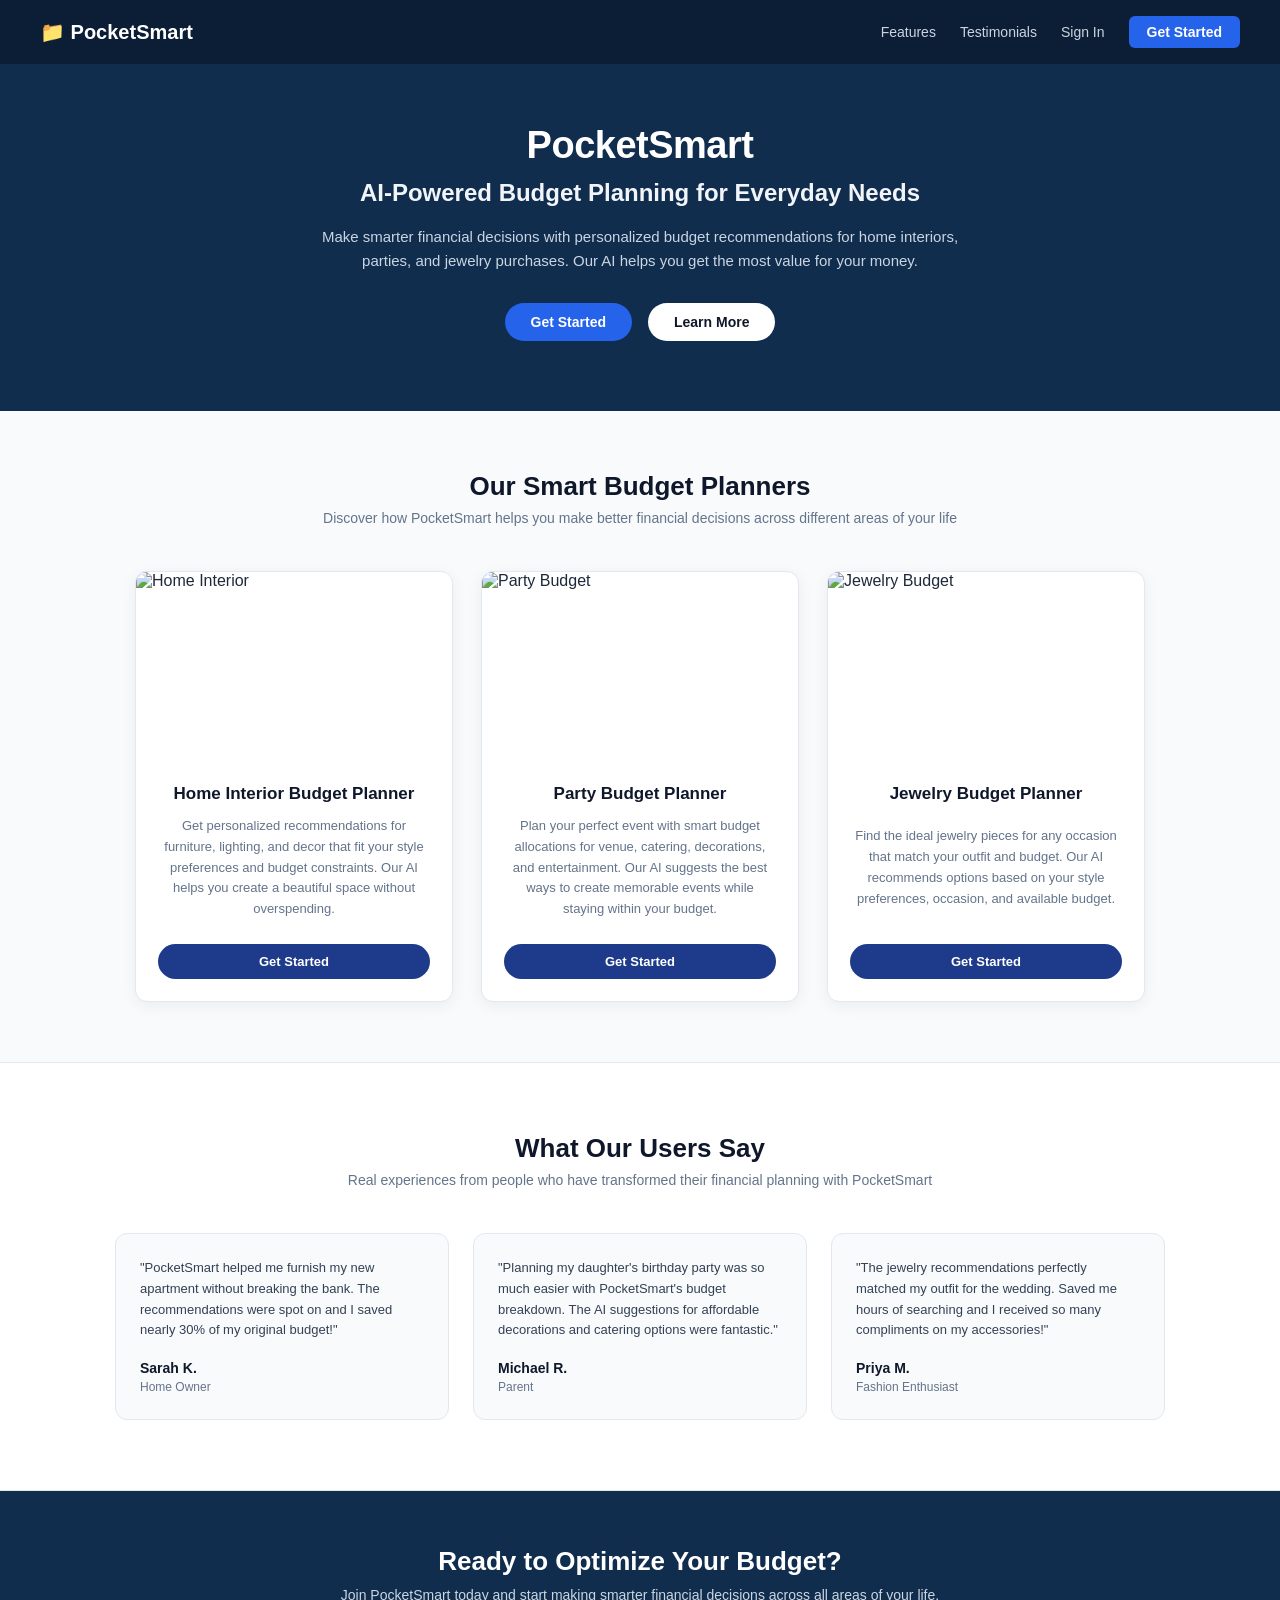
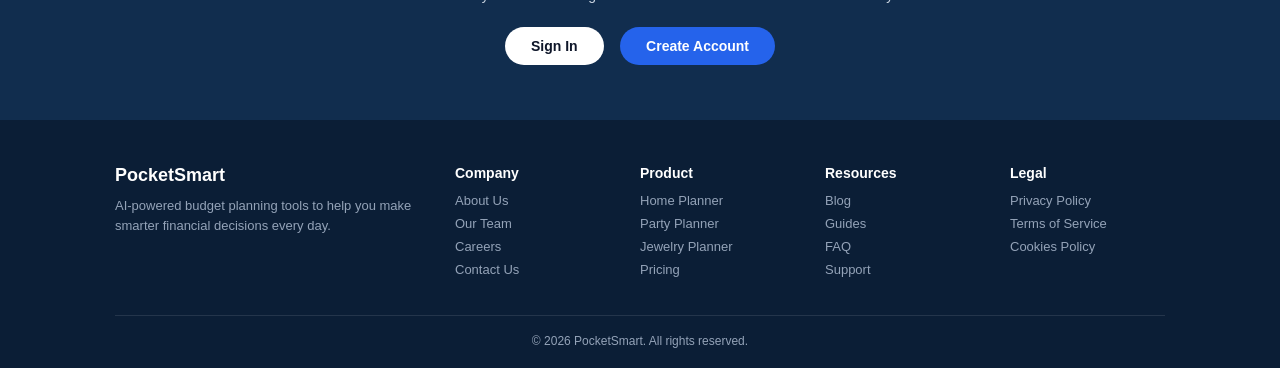
==== templates/index.html @ 07633a68 "Initial commit for PocketSmart AI" ====
<!DOCTYPE html>
<html lang="en">
<head>
  <meta charset="UTF-8">
  <meta name="viewport" content="width=device-width, initial-scale=1.0">
  <title>PocketSmart - AI-Powered Budget Planning</title>
  <style>
    :root {
      --bg-dark: #0b1e36;
      --hero-bg: #112d4e;
      --card-blue: #1e3a8a;
      --accent: #2563eb;
      --text-muted: #64748b;
    }

    * {
      box-sizing: border-box;
      font-family: -apple-system, BlinkMacSystemFont, "Segoe UI", Roboto, Helvetica, Arial, sans-serif;
      margin: 0;
      padding: 0;
    }

    body {
      background-color: #f8fafc;
      color: #1e293b;
      display: flex;
      flex-direction: column;
      min-height: 100vh;
    }

    /* Top Navigation Bar */
    .navbar {
      background: var(--bg-dark);
      padding: 16px 40px;
      display: flex;
      justify-content: space-between;
      align-items: center;
    }

    .navbar-brand {
      font-size: 20px;
      font-weight: 700;
      color: #ffffff;
      text-decoration: none;
      display: flex;
      align-items: center;
      gap: 8px;
    }

    .navbar-nav {
      display: flex;
      gap: 24px;
      align-items: center;
    }

    .navbar-nav a {
      color: #cbd5e1;
      text-decoration: none;
      font-size: 14px;
      font-weight: 500;
      transition: color 0.2s;
    }

    .navbar-nav a:hover {
      color: #ffffff;
    }

    .btn-nav-auth {
      background: #2563eb;
      color: #ffffff !important;
      padding: 8px 18px;
      border-radius: 6px;
      font-weight: 600 !important;
    }

    /* Hero Section */
    .hero-section {
      background: var(--hero-bg);
      color: white;
      text-align: center;
      padding: 60px 20px 70px;
    }

    .hero-section h1 {
      font-size: 38px;
      font-weight: 800;
      margin-bottom: 12px;
      letter-spacing: -0.5px;
    }

    .hero-section h2 {
      font-size: 24px;
      font-weight: 600;
      color: #f1f5f9;
      margin-bottom: 18px;
    }

    .hero-section p {
      font-size: 15px;
      color: #cbd5e1;
      max-width: 680px;
      margin: 0 auto 30px;
      line-height: 1.6;
    }

    .hero-buttons {
      display: flex;
      justify-content: center;
      gap: 16px;
    }

    .btn-hero-primary {
      background: #2563eb;
      color: white;
      padding: 11px 26px;
      border-radius: 25px;
      font-size: 14px;
      font-weight: 600;
      text-decoration: none;
      transition: background 0.2s;
    }

    .btn-hero-primary:hover {
      background: #1d4ed8;
    }

    .btn-hero-secondary {
      background: #ffffff;
      color: #0f172a;
      padding: 11px 26px;
      border-radius: 25px;
      font-size: 14px;
      font-weight: 600;
      text-decoration: none;
    }

    /* Features Section */
    .section-container {
      max-width: 1050px;
      margin: 60px auto;
      padding: 0 20px;
    }

    .section-header {
      text-align: center;
      margin-bottom: 45px;
    }

    .section-header h2 {
      font-size: 26px;
      font-weight: 700;
      color: #0f172a;
      margin-bottom: 8px;
    }

    .section-header p {
      font-size: 14px;
      color: var(--text-muted);
    }

    .card-grid {
      display: grid;
      grid-template-columns: repeat(3, 1fr);
      gap: 28px;
    }

    .planner-card {
      background: #ffffff;
      border-radius: 12px;
      overflow: hidden;
      box-shadow: 0 4px 16px rgba(0, 0, 0, 0.06);
      border: 1px solid #e2e8f0;
      display: flex;
      flex-direction: column;
    }

    .planner-card img {
      width: 100%;
      height: 190px;
      object-fit: cover;
    }

    .planner-card-body {
      padding: 22px;
      flex: 1;
      display: flex;
      flex-direction: column;
      justify-content: space-between;
      text-align: center;
    }

    .planner-card h3 {
      font-size: 17px;
      font-weight: 700;
      color: #0f172a;
      margin-bottom: 12px;
    }

    .planner-card p {
      font-size: 13px;
      color: var(--text-muted);
      line-height: 1.6;
      margin-bottom: 24px;
    }

    .btn-card-action {
      background: #1e3a8a;
      color: #ffffff;
      padding: 10px;
      border-radius: 20px;
      font-size: 13px;
      font-weight: 600;
      text-decoration: none;
      display: block;
      transition: background 0.2s;
    }

    .btn-card-action:hover {
      background: #0f2744;
    }

    /* Testimonials Section */
    .testimonials-section {
      background: #ffffff;
      padding: 70px 20px;
      border-top: 1px solid #e2e8f0;
      border-bottom: 1px solid #e2e8f0;
    }

    .testimonials-grid {
      display: grid;
      grid-template-columns: repeat(3, 1fr);
      gap: 24px;
      max-width: 1050px;
      margin: 0 auto;
    }

    .testimonial-card {
      background: #f8fafc;
      border: 1px solid #e2e8f0;
      border-radius: 12px;
      padding: 24px;
      display: flex;
      flex-direction: column;
      justify-content: space-between;
    }

    .testimonial-card p {
      font-size: 13px;
      color: #334155;
      line-height: 1.6;
      margin-bottom: 18px;
    }

    .user-profile strong {
      font-size: 14px;
      color: #0f172a;
    }

    .user-profile small {
      font-size: 12px;
      color: var(--text-muted);
    }

    /* Bottom CTA Banner */
    .cta-banner {
      background: var(--hero-bg);
      color: white;
      text-align: center;
      padding: 55px 20px;
    }

    .cta-banner h2 {
      font-size: 26px;
      font-weight: 700;
      margin-bottom: 10px;
    }

    .cta-banner p {
      font-size: 14px;
      color: #cbd5e1;
      margin-bottom: 24px;
    }

    .cta-banner a {
      display: inline-block;
      margin: 0 6px;
    }

    /* Footer */
    footer {
      background: var(--bg-dark);
      color: #94a3b8;
      padding: 45px 30px 20px;
    }

    .footer-grid {
      max-width: 1050px;
      margin: 0 auto;
      display: grid;
      grid-template-columns: 2fr 1fr 1fr 1fr 1fr;
      gap: 30px;
      font-size: 13px;
    }

    .footer-grid h4 {
      color: #ffffff;
      margin-bottom: 12px;
      font-size: 14px;
    }

    .footer-grid p {
      margin-bottom: 8px;
      cursor: pointer;
    }

    .footer-grid p:hover {
      color: #ffffff;
    }

    .footer-bottom {
      max-width: 1050px;
      margin: 30px auto 0;
      padding-top: 18px;
      border-top: 1px solid rgba(255, 255, 255, 0.1);
      text-align: center;
      font-size: 12px;
    }
  </style>
</head>
<body>

  <!-- Top Navigation Bar -->
  <header class="navbar">
    <a href="/" class="navbar-brand">📁 PocketSmart</a>
    <div class="navbar-nav">
      <a href="#features">Features</a>
      <a href="#testimonials">Testimonials</a>
      <a href="/login">Sign In</a>
      <a href="/register" class="btn-nav-auth">Get Started</a>
    </div>
  </header>

  <!-- Hero Section -->
  <section class="hero-section">
    <h1>PocketSmart</h1>
    <h2>AI-Powered Budget Planning for Everyday Needs</h2>
    <p>Make smarter financial decisions with personalized budget recommendations for home interiors, parties, and jewelry purchases. Our AI helps you get the most value for your money.</p>
    <div class="hero-buttons">
      <a href="/register" class="btn-hero-primary">Get Started</a>
      <a href="#features" class="btn-hero-secondary">Learn More</a>
    </div>
  </section>

  <!-- Features / Smart Budget Planners -->
  <main class="section-container" id="features">
    <div class="section-header">
      <h2>Our Smart Budget Planners</h2>
      <p>Discover how PocketSmart helps you make better financial decisions across different areas of your life</p>
    </div>

    <div class="card-grid">
      <!-- Home Interior Card -->
      <div class="planner-card">
        <img src="https://images.unsplash.com/photo-1618221195710-dd6b41faaea6?w=600" alt="Home Interior">
        <div class="planner-card-body">
          <h3>Home Interior Budget Planner</h3>
          <p>Get personalized recommendations for furniture, lighting, and decor that fit your style preferences and budget constraints. Our AI helps you create a beautiful space without overspending.</p>
          <a href="/login" class="btn-card-action">Get Started</a>
        </div>
      </div>

      <!-- Party Planner Card -->
      <div class="planner-card">
        <img src="https://images.unsplash.com/photo-1513151233558-d860c5398176?w=600" alt="Party Budget">
        <div class="planner-card-body">
          <h3>Party Budget Planner</h3>
          <p>Plan your perfect event with smart budget allocations for venue, catering, decorations, and entertainment. Our AI suggests the best ways to create memorable events while staying within your budget.</p>
          <a href="/login" class="btn-card-action">Get Started</a>
        </div>
      </div>

      <!-- Jewelry Planner Card -->
      <div class="planner-card">
        <img src="https://images.unsplash.com/photo-1599643478518-a784e5dc4c8f?w=600" alt="Jewelry Budget">
        <div class="planner-card-body">
          <h3>Jewelry Budget Planner</h3>
          <p>Find the ideal jewelry pieces for any occasion that match your outfit and budget. Our AI recommends options based on your style preferences, occasion, and available budget.</p>
          <a href="/login" class="btn-card-action">Get Started</a>
        </div>
      </div>
    </div>
  </main>

  <!-- What Our Users Say (Testimonials) -->
  <section class="testimonials-section" id="testimonials">
    <div class="section-header">
      <h2>What Our Users Say</h2>
      <p>Real experiences from people who have transformed their financial planning with PocketSmart</p>
    </div>

    <div class="testimonials-grid">
      <div class="testimonial-card">
        <p>"PocketSmart helped me furnish my new apartment without breaking the bank. The recommendations were spot on and I saved nearly 30% of my original budget!"</p>
        <div class="user-profile">
          <strong>Sarah K.</strong><br>
          <small>Home Owner</small>
        </div>
      </div>

      <div class="testimonial-card">
        <p>"Planning my daughter's birthday party was so much easier with PocketSmart's budget breakdown. The AI suggestions for affordable decorations and catering options were fantastic."</p>
        <div class="user-profile">
          <strong>Michael R.</strong><br>
          <small>Parent</small>
        </div>
      </div>

      <div class="testimonial-card">
        <p>"The jewelry recommendations perfectly matched my outfit for the wedding. Saved me hours of searching and I received so many compliments on my accessories!"</p>
        <div class="user-profile">
          <strong>Priya M.</strong><br>
          <small>Fashion Enthusiast</small>
        </div>
      </div>
    </div>
  </section>

  <!-- Ready to Optimize Banner -->
  <section class="cta-banner">
    <h2>Ready to Optimize Your Budget?</h2>
    <p>Join PocketSmart today and start making smarter financial decisions across all areas of your life.</p>
    <div>
      <a href="/login" class="btn-hero-secondary">Sign In</a>
      <a href="/register" class="btn-hero-primary">Create Account</a>
    </div>
  </section>

  <!-- Footer -->
  <footer>
    <div class="footer-grid">
      <div>
        <h3 style="color:white; margin-bottom:10px; font-size:18px;">PocketSmart</h3>
        <p style="cursor:default; line-height:1.5;">AI-powered budget planning tools to help you make smarter financial decisions every day.</p>
      </div>
      <div>
        <h4>Company</h4>
        <p>About Us</p>
        <p>Our Team</p>
        <p>Careers</p>
        <p>Contact Us</p>
      </div>
      <div>
        <h4>Product</h4>
        <p>Home Planner</p>
        <p>Party Planner</p>
        <p>Jewelry Planner</p>
        <p>Pricing</p>
      </div>
      <div>
        <h4>Resources</h4>
        <p>Blog</p>
        <p>Guides</p>
        <p>FAQ</p>
        <p>Support</p>
      </div>
      <div>
        <h4>Legal</h4>
        <p>Privacy Policy</p>
        <p>Terms of Service</p>
        <p>Cookies Policy</p>
      </div>
    </div>
    <div class="footer-bottom">
      &copy; 2026 PocketSmart. All rights reserved.
    </div>
  </footer>

</body>
</html>
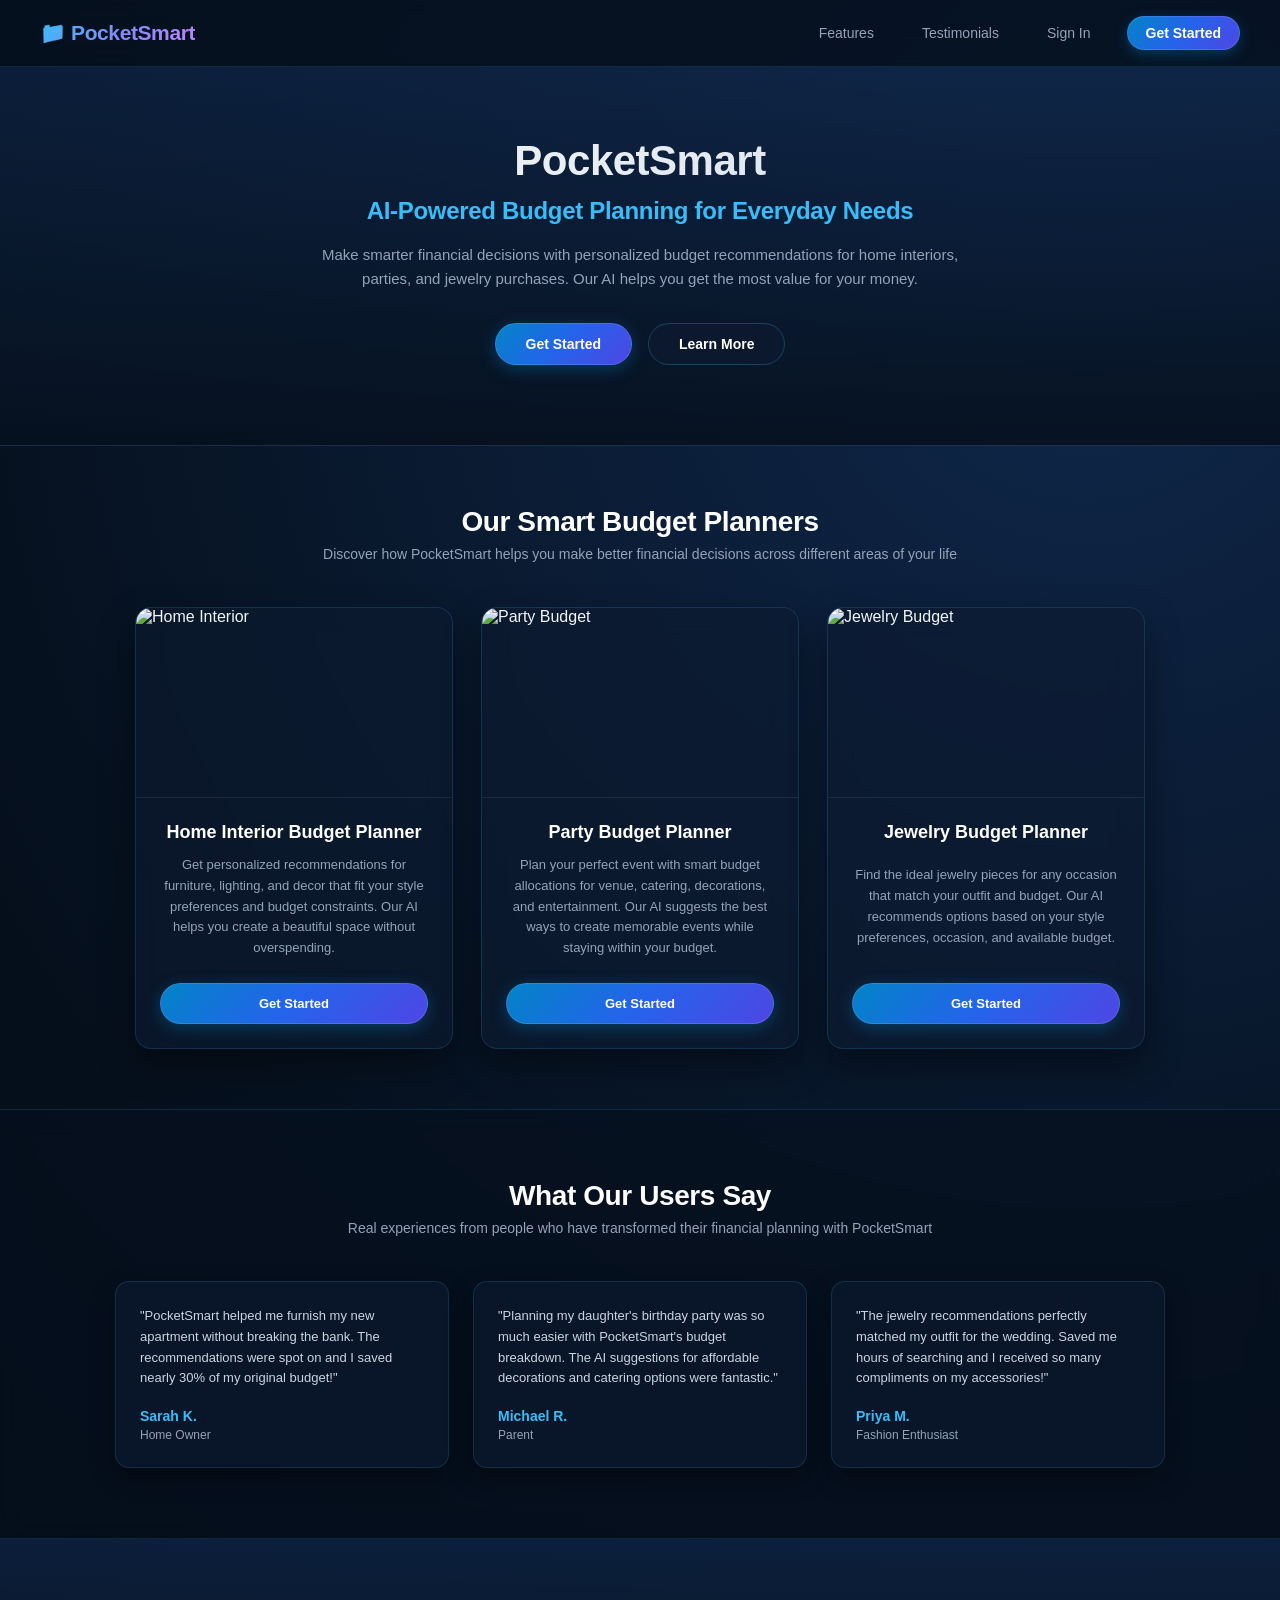
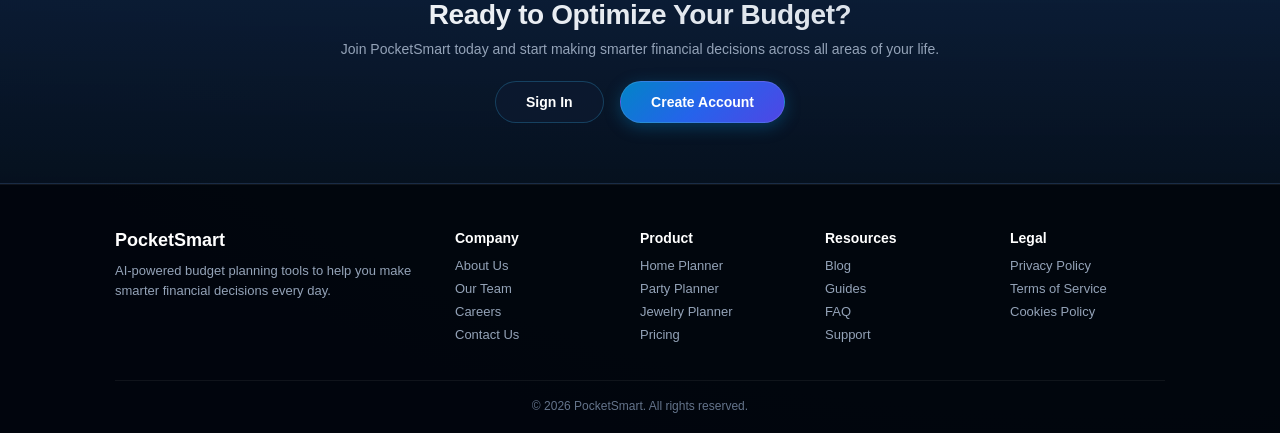
==== commit dc016fb5: "Update PocketSmart AI with ultra-premium styling and enhancements" ====
--- a/templates/index.html
+++ b/templates/index.html
@@ -6,11 +6,11 @@
   <title>PocketSmart - AI-Powered Budget Planning</title>
   <style>
     :root {
-      --bg-dark: #0b1e36;
-      --hero-bg: #112d4e;
-      --card-blue: #1e3a8a;
+      --bg-dark: #06111f;
+      --hero-bg: radial-gradient(circle at 85% 15%, #0f274a 0%, #06111f 55%, #02060d 100%);
+      --card-blue: #0284c7;
       --accent: #2563eb;
-      --text-muted: #64748b;
+      --text-muted: #94a3b8;
     }
 
     * {
@@ -21,8 +21,8 @@
     }
 
     body {
-      background-color: #f8fafc;
-      color: #1e293b;
+      background: radial-gradient(circle at 85% 15%, #0f274a 0%, #06111f 55%, #02060d 100%);
+      color: #f1f5f9;
       display: flex;
       flex-direction: column;
       min-height: 100vh;
@@ -30,21 +30,30 @@
 
     /* Top Navigation Bar */
     .navbar {
-      background: var(--bg-dark);
+      background: rgba(6, 17, 31, 0.85);
+      backdrop-filter: blur(16px);
+      -webkit-backdrop-filter: blur(16px);
       padding: 16px 40px;
       display: flex;
       justify-content: space-between;
       align-items: center;
+      border-bottom: 1px solid rgba(56, 189, 248, 0.15);
+      position: sticky;
+      top: 0;
+      z-index: 100;
     }
 
     .navbar-brand {
-      font-size: 20px;
-      font-weight: 700;
-      color: #ffffff;
+      font-size: 21px;
+      font-weight: 800;
+      background: linear-gradient(135deg, #38bdf8 0%, #818cf8 50%, #c084fc 100%);
+      -webkit-background-clip: text;
+      -webkit-text-fill-color: transparent;
       text-decoration: none;
       display: flex;
       align-items: center;
-      gap: 8px;
+      gap: 10px;
+      letter-spacing: -0.4px;
     }
 
     .navbar-nav {
@@ -54,52 +63,70 @@
     }
 
     .navbar-nav a {
-      color: #cbd5e1;
+      color: #94a3b8;
       text-decoration: none;
       font-size: 14px;
       font-weight: 500;
-      transition: color 0.2s;
+      transition: all 0.25s ease;
+      padding: 6px 12px;
+      border-radius: 8px;
     }
 
     .navbar-nav a:hover {
-      color: #ffffff;
+      color: #38bdf8;
+      background: rgba(56, 189, 248, 0.08);
     }
 
     .btn-nav-auth {
-      background: #2563eb;
+      background: linear-gradient(135deg, #0284c7 0%, #2563eb 50%, #4f46e5 100%) !important;
       color: #ffffff !important;
-      padding: 8px 18px;
-      border-radius: 6px;
+      padding: 8px 18px !important;
+      border-radius: 20px !important;
       font-weight: 600 !important;
+      box-shadow: 0 4px 14px rgba(2, 132, 199, 0.35);
+      border: 1px solid rgba(255, 255, 255, 0.12);
+      transition: all 0.25s ease !important;
+    }
+
+    .btn-nav-auth:hover {
+      box-shadow: 0 6px 20px rgba(37, 99, 235, 0.55);
+      transform: translateY(-1px);
+      filter: brightness(1.08);
     }
 
     /* Hero Section */
     .hero-section {
-      background: var(--hero-bg);
+      background: linear-gradient(180deg, rgba(15, 39, 74, 0.6) 0%, rgba(6, 17, 31, 0.95) 100%);
+      border-bottom: 1px solid rgba(255, 255, 255, 0.06);
       color: white;
       text-align: center;
-      padding: 60px 20px 70px;
+      padding: 70px 20px 80px;
+      position: relative;
     }
 
     .hero-section h1 {
-      font-size: 38px;
+      font-size: 42px;
       font-weight: 800;
       margin-bottom: 12px;
       letter-spacing: -0.5px;
+      background: linear-gradient(135deg, #ffffff 0%, #e2e8f0 60%, #94a3b8 100%);
+      -webkit-background-clip: text;
+      -webkit-text-fill-color: transparent;
     }
 
     .hero-section h2 {
       font-size: 24px;
       font-weight: 600;
-      color: #f1f5f9;
+      color: #38bdf8;
       margin-bottom: 18px;
+      letter-spacing: -0.3px;
     }
 
     .hero-section p {
       font-size: 15px;
-      color: #cbd5e1;
+      color: #94a3b8;
       max-width: 680px;
-      margin: 0 auto 30px;
+      margin: 0 auto 32px;
       line-height: 1.6;
     }
 
@@ -110,28 +137,42 @@
     }
 
     .btn-hero-primary {
-      background: #2563eb;
+      background: linear-gradient(135deg, #0284c7 0%, #2563eb 50%, #4f46e5 100%);
       color: white;
-      padding: 11px 26px;
+      padding: 12px 30px;
       border-radius: 25px;
       font-size: 14px;
       font-weight: 600;
       text-decoration: none;
-      transition: background 0.2s;
+      box-shadow: 0 4px 16px rgba(2, 132, 199, 0.35);
+      border: 1px solid rgba(255, 255, 255, 0.12);
+      transition: all 0.25s ease;
     }
 
     .btn-hero-primary:hover {
-      background: #1d4ed8;
+      box-shadow: 0 6px 22px rgba(37, 99, 235, 0.55);
+      transform: translateY(-1px);
+      filter: brightness(1.08);
     }
 
     .btn-hero-secondary {
-      background: #ffffff;
-      color: #0f172a;
-      padding: 11px 26px;
+      background: rgba(13, 27, 49, 0.7);
+      backdrop-filter: blur(14px);
+      -webkit-backdrop-filter: blur(14px);
+      color: #ffffff;
+      padding: 12px 30px;
       border-radius: 25px;
       font-size: 14px;
       font-weight: 600;
       text-decoration: none;
+      border: 1px solid rgba(56, 189, 248, 0.25);
+      transition: all 0.25s ease;
+    }
+
+    .btn-hero-secondary:hover {
+      background: rgba(56, 189, 248, 0.12);
+      border-color: rgba(56, 189, 248, 0.5);
+      transform: translateY(-1px);
     }
 
     /* Features Section */
@@ -147,10 +188,11 @@
     }
 
     .section-header h2 {
-      font-size: 26px;
-      font-weight: 700;
-      color: #0f172a;
+      font-size: 28px;
+      font-weight: 800;
+      color: #ffffff;
       margin-bottom: 8px;
+      letter-spacing: -0.4px;
     }
 
     .section-header p {
@@ -165,23 +207,33 @@
     }
 
     .planner-card {
-      background: #ffffff;
-      border-radius: 12px;
+      background: rgba(13, 27, 49, 0.65);
+      backdrop-filter: blur(14px);
+      -webkit-backdrop-filter: blur(14px);
+      border-radius: 16px;
       overflow: hidden;
-      box-shadow: 0 4px 16px rgba(0, 0, 0, 0.06);
-      border: 1px solid #e2e8f0;
+      box-shadow: 0 16px 36px rgba(0, 0, 0, 0.45);
+      border: 1px solid rgba(56, 189, 248, 0.16);
       display: flex;
       flex-direction: column;
+      transition: all 0.3s cubic-bezier(0.4, 0, 0.2, 1);
+    }
+
+    .planner-card:hover {
+      transform: translateY(-5px);
+      border-color: rgba(56, 189, 248, 0.45);
+      box-shadow: 0 20px 42px rgba(14, 165, 233, 0.15), 0 10px 20px rgba(0, 0, 0, 0.4);
     }
 
     .planner-card img {
       width: 100%;
       height: 190px;
       object-fit: cover;
+      border-bottom: 1px solid rgba(255, 255, 255, 0.08);
     }
 
     .planner-card-body {
-      padding: 22px;
+      padding: 24px;
       flex: 1;
       display: flex;
       flex-direction: column;
@@ -190,9 +242,9 @@
     }
 
     .planner-card h3 {
-      font-size: 17px;
+      font-size: 18px;
       font-weight: 700;
-      color: #0f172a;
+      color: #ffffff;
       margin-bottom: 12px;
     }
 
@@ -204,27 +256,33 @@
     }
 
     .btn-card-action {
-      background: #1e3a8a;
+      background: linear-gradient(135deg, #0284c7 0%, #2563eb 50%, #4f46e5 100%);
       color: #ffffff;
-      padding: 10px;
-      border-radius: 20px;
+      padding: 12px;
+      border-radius: 25px;
       font-size: 13px;
       font-weight: 600;
       text-decoration: none;
       display: block;
-      transition: background 0.2s;
+      box-shadow: 0 4px 16px rgba(2, 132, 199, 0.35);
+      border: 1px solid rgba(255, 255, 255, 0.12);
+      transition: all 0.25s ease;
     }
 
     .btn-card-action:hover {
-      background: #0f2744;
+      box-shadow: 0 6px 22px rgba(37, 99, 235, 0.55);
+      transform: translateY(-1px);
+      filter: brightness(1.08);
     }
 
     /* Testimonials Section */
     .testimonials-section {
-      background: #ffffff;
+      background: rgba(6, 17, 31, 0.7);
+      backdrop-filter: blur(14px);
+      -webkit-backdrop-filter: blur(14px);
       padding: 70px 20px;
-      border-top: 1px solid #e2e8f0;
-      border-bottom: 1px solid #e2e8f0;
+      border-top: 1px solid rgba(56, 189, 248, 0.15);
+      border-bottom: 1px solid rgba(56, 189, 248, 0.15);
     }
 
     .testimonials-grid {
@@ -236,25 +294,26 @@
     }
 
     .testimonial-card {
-      background: #f8fafc;
-      border: 1px solid #e2e8f0;
-      border-radius: 12px;
+      background: rgba(13, 27, 49, 0.65);
+      border: 1px solid rgba(56, 189, 248, 0.16);
+      border-radius: 14px;
       padding: 24px;
       display: flex;
       flex-direction: column;
       justify-content: space-between;
+      box-shadow: 0 10px 25px rgba(0, 0, 0, 0.35);
     }
 
     .testimonial-card p {
       font-size: 13px;
-      color: #334155;
+      color: #cbd5e1;
       line-height: 1.6;
       margin-bottom: 18px;
     }
 
     .user-profile strong {
       font-size: 14px;
-      color: #0f172a;
+      color: #38bdf8;
     }
 
     .user-profile small {
@@ -264,21 +323,26 @@
 
     /* Bottom CTA Banner */
     .cta-banner {
-      background: var(--hero-bg);
+      background: linear-gradient(180deg, rgba(15, 39, 74, 0.7) 0%, rgba(6, 17, 31, 0.95) 100%);
       color: white;
       text-align: center;
-      padding: 55px 20px;
+      padding: 60px 20px;
+      border-bottom: 1px solid rgba(255, 255, 255, 0.06);
     }
 
     .cta-banner h2 {
-      font-size: 26px;
+      font-size: 28px;
       font-weight: 700;
       margin-bottom: 10px;
+      letter-spacing: -0.4px;
+      background: linear-gradient(135deg, #ffffff 0%, #cbd5e1 100%);
+      -webkit-background-clip: text;
+      -webkit-text-fill-color: transparent;
     }
 
     .cta-banner p {
       font-size: 14px;
-      color: #cbd5e1;
+      color: #94a3b8;
       margin-bottom: 24px;
     }
 
@@ -289,9 +353,10 @@
 
     /* Footer */
     footer {
-      background: var(--bg-dark);
-      color: #94a3b8;
+      background: rgba(2, 6, 13, 0.95);
+      color: #64748b;
       padding: 45px 30px 20px;
+      border-top: 1px solid rgba(255, 255, 255, 0.06);
     }
 
     .footer-grid {
@@ -312,19 +377,22 @@
     .footer-grid p {
       margin-bottom: 8px;
       cursor: pointer;
+      color: #94a3b8;
+      transition: color 0.2s ease;
     }
 
     .footer-grid p:hover {
-      color: #ffffff;
+      color: #38bdf8;
     }
 
     .footer-bottom {
       max-width: 1050px;
       margin: 30px auto 0;
       padding-top: 18px;
-      border-top: 1px solid rgba(255, 255, 255, 0.1);
+      border-top: 1px solid rgba(255, 255, 255, 0.06);
       text-align: center;
       font-size: 12px;
+      color: #64748b;
     }
   </style>
 </head>
